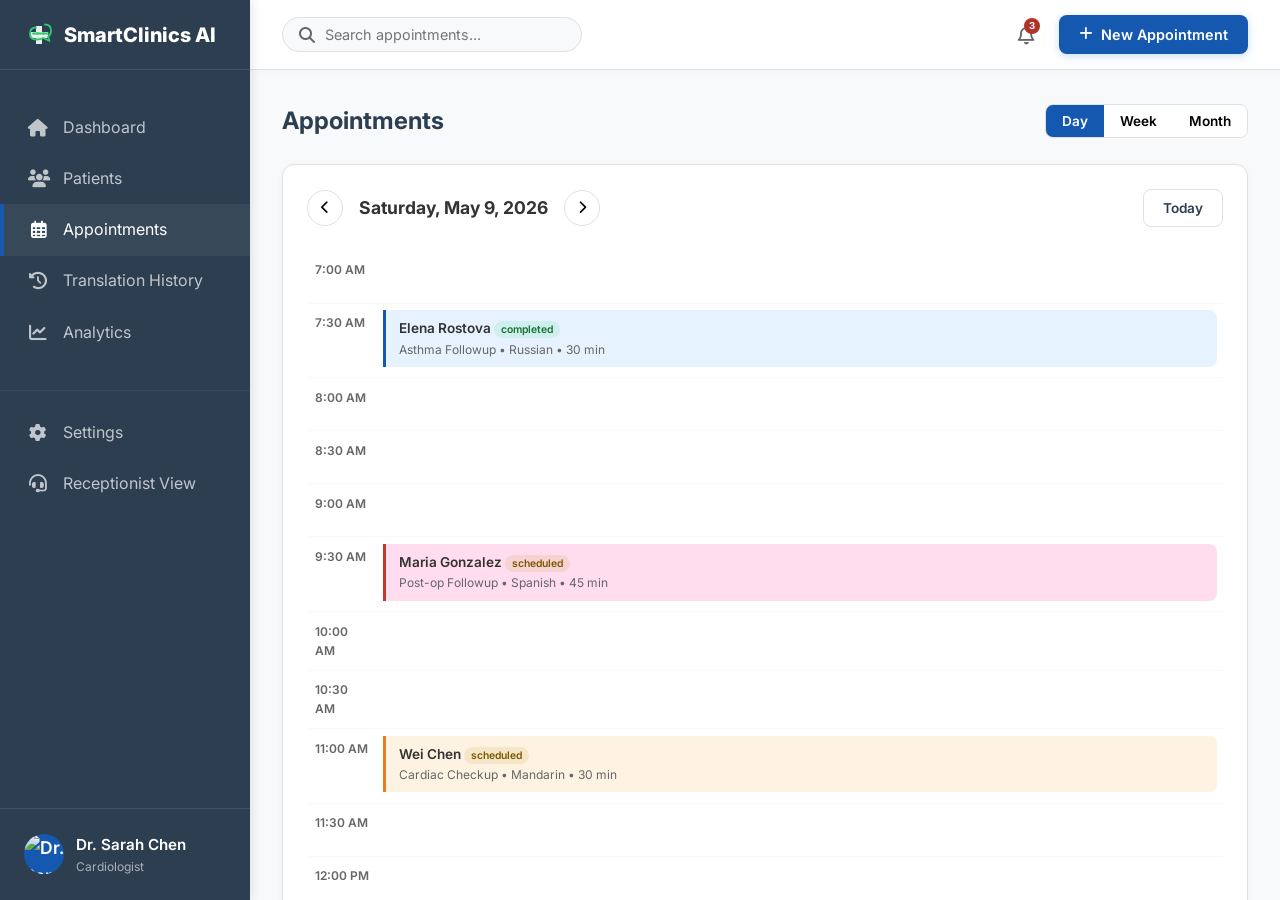
==== app/appointments.html @ 1e483385 "Initial commit" ====
<!DOCTYPE html>
<html lang="en">
<head>
    <meta charset="UTF-8">
    <meta name="viewport" content="width=device-width, initial-scale=1.0">
    <title>Appointments - SmartClinics AI</title>
    <link href="https://fonts.googleapis.com/css2?family=Inter:wght@300;400;500;600;700;800&display=swap" rel="stylesheet">
    <link rel="stylesheet" href="https://cdnjs.cloudflare.com/ajax/libs/font-awesome/6.4.0/css/all.min.css">
    <link rel="stylesheet" href="styles.css">
    <style>
        .calendar-header { display: flex; justify-content: space-between; align-items: center; margin-bottom: 1.5rem; }
        .calendar-nav { display: flex; align-items: center; gap: 1rem; }
        .calendar-nav button { width: 36px; height: 36px; border-radius: 50%; border: 1px solid var(--border); background: white; display: flex; align-items: center; justify-content: center; cursor: pointer; transition: var(--transition); }
        .calendar-nav button:hover { background: var(--primary); color: white; border-color: var(--primary); }
        .calendar-grid { display: grid; grid-template-columns: repeat(7, 1fr); gap: 4px; }
        .cal-day-header { text-align: center; font-size: 0.75rem; font-weight: 700; text-transform: uppercase; color: var(--text-muted); padding: 0.5rem; }
        .cal-day { min-height: 90px; background: white; border: 1px solid var(--border); border-radius: var(--radius-sm); padding: 8px; cursor: pointer; transition: var(--transition); }
        .cal-day:hover { border-color: var(--primary); background: var(--primary-bg); }
        .cal-day.today { border-color: var(--primary); background: var(--primary-bg); }
        .cal-day.other-month { opacity: 0.4; }
        .cal-day.selected { background: var(--primary); color: white; border-color: var(--primary); }
        .cal-day.selected .cal-day-num { color: white; }
        .cal-day-num { font-weight: 700; font-size: 0.9rem; color: var(--secondary); margin-bottom: 4px; }
        .cal-day.today .cal-day-num { color: var(--primary); }
        .cal-appt { font-size: 0.7rem; padding: 2px 5px; border-radius: 3px; margin-bottom: 2px; white-space: nowrap; overflow: hidden; text-overflow: ellipsis; }
        .appt-spanish { background: #fde; color: #c0392b; }
        .appt-mandarin { background: #fef3e2; color: #e67e22; }
        .appt-arabic { background: #e8f8f5; color: #16a085; }
        .appt-hindi { background: #f3e5f5; color: #8e44ad; }
        .appt-russian { background: #ebf5fb; color: #2980b9; }
        .appt-other { background: var(--bg-light); color: var(--text-muted); }
        .time-slots { display: flex; flex-direction: column; gap: 0; }
        .time-slot { display: flex; border-bottom: 1px solid var(--bg-light); }
        .time-label { width: 70px; padding: 0.6rem 0.5rem; font-size: 0.75rem; color: var(--text-muted); font-weight: 600; flex-shrink: 0; }
        .slot-content { flex: 1; padding: 0.4rem; min-height: 52px; }
        .appt-block { background: var(--primary-bg); border-left: 3px solid var(--primary); border-radius: 0 var(--radius-sm) var(--radius-sm) 0; padding: 0.5rem 0.8rem; margin-bottom: 4px; cursor: pointer; transition: var(--transition); }
        .appt-block:hover { background: var(--primary); color: white; }
        .appt-block:hover .appt-block-sub { color: rgba(255,255,255,0.8); }
        .appt-block-name { font-weight: 600; font-size: 0.85rem; }
        .appt-block-sub { font-size: 0.75rem; color: var(--text-muted); }
        .appt-block.arabic { border-color: #16a085; background: #e8f8f5; }
        .appt-block.spanish { border-color: #c0392b; background: #fde; }
        .appt-block.mandarin { border-color: #e67e22; background: #fef3e2; }
        .view-toggle { display: flex; border: 1px solid var(--border); border-radius: var(--radius-sm); overflow: hidden; }
        .view-toggle button { padding: 0.5rem 1rem; border: none; background: white; font-size: 0.85rem; font-weight: 600; cursor: pointer; transition: var(--transition); }
        .view-toggle button.active { background: var(--primary); color: white; }
        .modal-overlay { position: fixed; top:0; left:0; right:0; bottom:0; background: rgba(0,0,0,0.5); backdrop-filter: blur(4px); display: none; align-items: center; justify-content: center; z-index: 1000; opacity: 0; transition: opacity 0.3s; }
        .modal-content { background: white; width: 100%; max-width: 500px; border-radius: var(--radius-md); padding: 2rem; box-shadow: 0 20px 40px rgba(0,0,0,0.2); transform: translateY(20px); transition: transform 0.3s; }
        .modal-content.active { transform: translateY(0); }
        .modal-header { display: flex; justify-content: space-between; align-items: center; margin-bottom: 1.5rem; }
        .modal-header h3 { margin: 0; }
        .close-modal { background: none; border: none; cursor: pointer; font-size: 1.2rem; color: var(--text-muted); }
        .form-group { margin-bottom: 1.2rem; }
        .form-group label { display: block; margin-bottom: 0.4rem; font-weight: 600; font-size: 0.85rem; color: var(--secondary); }
        .form-control { width: 100%; padding: 0.7rem 1rem; border: 1px solid var(--border); border-radius: var(--radius-sm); font-size: 0.95rem; font-family: inherit; }
        .form-control:focus { border-color: var(--primary); outline: none; box-shadow: 0 0 0 3px rgba(74,144,226,0.1); }
        .modal-footer { display: flex; justify-content: flex-end; gap: 1rem; margin-top: 1.5rem; padding-top: 1rem; border-top: 1px solid var(--border); }
        .form-grid { display: grid; grid-template-columns: 1fr 1fr; gap: 1rem; }
    </style>
</head>
<body>
    <div class="app-container">
        <aside class="sidebar">
            <div class="sidebar-header">
                <a href="dashboard.html" class="sidebar-logo">
                    <svg viewBox="0 0 100 100" xmlns="http://www.w3.org/2000/svg"><path d="M40 20 H60 V40 H80 V60 H60 V80 H40 V60 H20 V40 H40 Z" fill="white" opacity="0.9"/><path d="M70 15 Q 90 15 90 35 Q 90 50 80 55 L 85 70 L 65 60 Q 55 65 40 65 Q 20 65 20 45 Q 20 25 40 25 M30 45 H80" fill="none" stroke="#2Ecc71" stroke-width="6" stroke-linecap="round" stroke-linejoin="round"/><circle cx="45" cy="45" r="4" fill="#2Ecc71"/><circle cx="65" cy="45" r="4" fill="#2Ecc71"/></svg>
                    SmartClinics AI
                </a>
            </div>
            <nav class="sidebar-nav">
                <ul>
                    <li><a href="dashboard.html" class="nav-item"><i class="fas fa-home"></i> Dashboard</a></li>
                    <li><a href="patients.html" class="nav-item"><i class="fas fa-users"></i> Patients</a></li>
                    <li><a href="appointments.html" class="nav-item active"><i class="far fa-calendar-alt"></i> Appointments</a></li>
                    <li><a href="history.html" class="nav-item"><i class="fas fa-history"></i> Translation History</a></li>
                    <li><a href="analytics.html" class="nav-item"><i class="fas fa-chart-line"></i> Analytics</a></li>
                </ul>
                <div style="margin-top: 2rem; padding-top: 1rem; border-top: 1px solid rgba(255,255,255,0.05);">
                    <ul>
                        <li><a href="settings.html" class="nav-item"><i class="fas fa-cog"></i> Settings</a></li>
                        <li><a href="receptionist.html" class="nav-item"><i class="fas fa-headset"></i> Receptionist View</a></li>
                    </ul>
                </div>
            </nav>
            <div class="sidebar-footer">
                <div class="user-profile">
                    <img src="https://images.unsplash.com/photo-1594824436998-d8ac09c316af?auto=format&fit=crop&q=80&w=150&h=150" alt="Dr. Sarah Chen" class="avatar">
                    <div class="user-info">
                        <span class="user-name">Dr. Sarah Chen</span>
                        <span class="user-role">Cardiologist</span>
                    </div>
                </div>
            </div>
        </aside>

        <main class="main-wrapper">
            <header class="top-header">
                <div class="search-bar">
                    <i class="fas fa-search"></i>
                    <input type="text" placeholder="Search appointments...">
                </div>
                <div class="header-actions">
                    <button class="icon-btn" title="Notifications">
                        <i class="far fa-bell"></i><span class="badge">3</span>
                    </button>
                    <button class="btn btn-primary" id="newApptBtn">
                        <i class="fas fa-plus"></i> New Appointment
                    </button>
                </div>
            </header>

            <div class="main-content">
                <div class="page-title">
                    <span>Appointments</span>
                    <div class="view-toggle">
                        <button class="active" onclick="switchView('day', this)">Day</button>
                        <button onclick="switchView('week', this)">Week</button>
                        <button onclick="switchView('month', this)">Month</button>
                    </div>
                </div>

                <!-- Day View -->
                <div id="dayView" class="card">
                    <div class="calendar-header">
                        <div class="calendar-nav">
                            <button onclick="changeDay(-1)"><i class="fas fa-chevron-left"></i></button>
                            <h3 style="margin:0;font-size:1.1rem;" id="dayViewTitle">Thursday, May 9, 2026</h3>
                            <button onclick="changeDay(1)"><i class="fas fa-chevron-right"></i></button>
                        </div>
                        <button class="btn btn-outline" style="font-size:0.85rem;" onclick="goToToday()">Today</button>
                    </div>
                    <div class="time-slots" id="daySlotsContainer"></div>
                </div>

                <!-- Week View (hidden by default) -->
                <div id="weekView" class="card" style="display:none;">
                    <div class="calendar-header">
                        <div class="calendar-nav">
                            <button onclick="changeWeek(-1)"><i class="fas fa-chevron-left"></i></button>
                            <h3 style="margin:0;font-size:1.1rem;" id="weekViewTitle">Week of May 5 – 11, 2026</h3>
                            <button onclick="changeWeek(1)"><i class="fas fa-chevron-right"></i></button>
                        </div>
                    </div>
                    <div style="overflow-x:auto;">
                        <div id="weekCalendar" style="display:grid;grid-template-columns:70px repeat(7, 1fr);gap:0;border:1px solid var(--border);border-radius:var(--radius-sm);overflow:hidden;min-width:700px;"></div>
                    </div>
                </div>

                <!-- Month View (hidden by default) -->
                <div id="monthView" class="card" style="display:none;">
                    <div class="calendar-header">
                        <div class="calendar-nav">
                            <button onclick="changeMonth(-1)"><i class="fas fa-chevron-left"></i></button>
                            <h3 style="margin:0;font-size:1.1rem;" id="monthViewTitle">May 2026</h3>
                            <button onclick="changeMonth(1)"><i class="fas fa-chevron-right"></i></button>
                        </div>
                    </div>
                    <div class="calendar-grid" id="monthCalendar"></div>
                </div>

                <!-- Upcoming list -->
                <div class="card" style="margin-top:1.5rem;">
                    <div class="card-header">
                        <h3 class="card-title">Today's Patient Queue</h3>
                        <span style="font-size:0.85rem;color:var(--text-muted);">May 9, 2026</span>
                    </div>
                    <div id="upcomingList"></div>
                </div>
            </div>
        </main>
    </div>

    <!-- New Appointment Modal -->
    <div class="modal-overlay" id="apptModal">
        <div class="modal-content" id="apptModalContent">
            <div class="modal-header">
                <h3><i class="fas fa-calendar-plus" style="color:var(--primary);margin-right:8px;"></i>Schedule Appointment</h3>
                <button class="close-modal" onclick="closeApptModal()"><i class="fas fa-times"></i></button>
            </div>
            <div class="form-group">
                <label>Patient Name *</label>
                <input type="text" class="form-control" id="apptPatient" placeholder="Search or type patient name" list="patientSuggestions">
                <datalist id="patientSuggestions">
                    <option value="Maria Gonzalez">
                    <option value="Wei Chen">
                    <option value="Amir Al-Fayed">
                    <option value="Elena Rostova">
                    <option value="Priya Sharma">
                </datalist>
            </div>
            <div class="form-grid">
                <div class="form-group">
                    <label>Date *</label>
                    <input type="date" class="form-control" id="apptDate">
                </div>
                <div class="form-group">
                    <label>Time *</label>
                    <select class="form-control" id="apptTime">
                        <option>7:00 AM</option><option>7:30 AM</option><option>8:00 AM</option><option>8:30 AM</option>
                        <option>9:00 AM</option><option>9:30 AM</option><option>10:00 AM</option><option>10:30 AM</option>
                        <option>11:00 AM</option><option>11:30 AM</option><option>12:00 PM</option><option>1:00 PM</option>
                        <option>1:30 PM</option><option>2:00 PM</option><option>2:30 PM</option><option>3:00 PM</option>
                        <option>3:30 PM</option><option>4:00 PM</option><option>4:30 PM</option>
                    </select>
                </div>
            </div>
            <div class="form-grid">
                <div class="form-group">
                    <label>Appointment Type</label>
                    <select class="form-control" id="apptType">
                        <option>Follow-up Visit</option>
                        <option>Initial Consult</option>
                        <option>Routine Checkup</option>
                        <option>Urgent Care</option>
                        <option>Telehealth</option>
                        <option>Lab / Bloodwork</option>
                        <option>Prescription Review</option>
                    </select>
                </div>
                <div class="form-group">
                    <label>Patient Language</label>
                    <select class="form-control" id="apptLang">
                        <option>Spanish</option><option>Mandarin</option><option>Arabic</option>
                        <option>Hindi</option><option>Russian</option><option>Tagalog</option><option>Vietnamese</option>
                    </select>
                </div>
            </div>
            <div class="form-group">
                <label>Notes</label>
                <textarea class="form-control" id="apptNotes" rows="2" placeholder="Any special instructions or context..."></textarea>
            </div>
            <div class="modal-footer">
                <button class="btn btn-outline" onclick="closeApptModal()">Cancel</button>
                <button class="btn btn-primary" onclick="saveAppointment()"><i class="fas fa-save"></i> Schedule</button>
            </div>
        </div>
    </div>

    <script>
        const today = new Date(2026, 4, 9); // May 9, 2026
        let currentDay = new Date(today);
        let currentMonth = new Date(today);
        let currentWeek = new Date(today);

        const appointments = [
            { time: '7:30 AM', patient: 'Elena Rostova', lang: 'Russian', type: 'Asthma Followup', duration: 30, status: 'completed' },
            { time: '8:15 AM', patient: 'Amir Al-Fayed', lang: 'Arabic', type: 'Diabetes Mgmt', duration: 30, status: 'completed' },
            { time: '9:30 AM', patient: 'Maria Gonzalez', lang: 'Spanish', type: 'Post-op Followup', duration: 45, status: 'scheduled' },
            { time: '11:00 AM', patient: 'Wei Chen', lang: 'Mandarin', type: 'Cardiac Checkup', duration: 30, status: 'scheduled' },
            { time: '2:00 PM', patient: 'Priya Sharma', lang: 'Hindi', type: 'Prenatal Visit', duration: 45, status: 'scheduled' },
            { time: '3:30 PM', patient: 'Carlos Mendez', lang: 'Spanish', type: 'Cardiology Review', duration: 30, status: 'scheduled' }
        ];

        const hours = ['7:00 AM','7:30 AM','8:00 AM','8:30 AM','9:00 AM','9:30 AM','10:00 AM','10:30 AM','11:00 AM','11:30 AM','12:00 PM','1:00 PM','1:30 PM','2:00 PM','2:30 PM','3:00 PM','3:30 PM','4:00 PM','4:30 PM'];

        function getLangClass(lang) { return lang.toLowerCase().split(' ')[0]; }

        function renderDayView() {
            document.getElementById('dayViewTitle').textContent = currentDay.toLocaleDateString('en-US', { weekday: 'long', month: 'long', day: 'numeric', year: 'numeric' });
            const isToday = currentDay.toDateString() === today.toDateString();
            const container = document.getElementById('daySlotsContainer');
            container.innerHTML = hours.map(h => {
                const appt = isToday ? appointments.find(a => a.time === h) : null;
                return `
                    <div class="time-slot">
                        <div class="time-label">${h}</div>
                        <div class="slot-content">
                            ${appt ? `
                                <div class="appt-block ${getLangClass(appt.lang)}" onclick="launchSession('${appt.patient}','${appt.lang}')">
                                    <div class="appt-block-name">${appt.patient} <span class="status-badge status-${appt.status}" style="font-size:0.65rem;padding:2px 7px;">${appt.status}</span></div>
                                    <div class="appt-block-sub">${appt.type} • ${appt.lang} • ${appt.duration} min</div>
                                </div>
                            ` : ''}
                        </div>
                    </div>
                `;
            }).join('');
        }

        function renderUpcoming() {
            const list = document.getElementById('upcomingList');
            list.innerHTML = appointments.map(a => `
                <div style="display:flex;align-items:center;justify-content:space-between;padding:1rem;border-bottom:1px solid var(--bg-light);">
                    <div style="display:flex;align-items:center;gap:1rem;">
                        <div style="width:50px;text-align:center;font-weight:700;font-size:0.85rem;color:var(--primary);">${a.time.replace(' AM','').replace(' PM', a.time.includes('PM') ? '<span style="font-size:0.7rem"> PM</span>' : '<span style="font-size:0.7rem"> AM</span>')}</div>
                        <div>
                            <div style="font-weight:600">${a.patient}</div>
                            <div style="font-size:0.8rem;color:var(--text-muted)">${a.type} • ${a.duration} min</div>
                        </div>
                    </div>
                    <div style="display:flex;align-items:center;gap:0.8rem;">
                        <span style="font-size:0.75rem;font-weight:600;padding:3px 10px;border-radius:12px;background:${langBg(a.lang)};color:${langColor(a.lang)}">${a.lang}</span>
                        ${a.status === 'scheduled' ? `<button class="btn btn-primary" style="padding:0.3rem 0.8rem;font-size:0.8rem;" onclick="launchSession('${a.patient}','${a.lang}')"><i class="fas fa-phone-volume"></i> Start</button>` : `<span class="status-badge status-completed">Completed</span>`}
                    </div>
                </div>
            `).join('');
        }

        const langBg = l => ({ Spanish: '#fde', Mandarin: '#fef3e2', Arabic: '#e8f8f5', Hindi: '#f3e5f5', Russian: '#ebf5fb' }[l] || '#f0f0f0');
        const langColor = l => ({ Spanish: '#c0392b', Mandarin: '#e67e22', Arabic: '#16a085', Hindi: '#8e44ad', Russian: '#2980b9' }[l] || '#666');

        function launchSession(patient, lang) {
            window.location.href = `translator.html?lang=${encodeURIComponent(lang)}&patient=${encodeURIComponent(patient)}`;
        }

        function renderMonthView() {
            document.getElementById('monthViewTitle').textContent = currentMonth.toLocaleDateString('en-US', { month: 'long', year: 'numeric' });
            const grid = document.getElementById('monthCalendar');
            const days = ['Sun','Mon','Tue','Wed','Thu','Fri','Sat'];
            const first = new Date(currentMonth.getFullYear(), currentMonth.getMonth(), 1);
            const last = new Date(currentMonth.getFullYear(), currentMonth.getMonth() + 1, 0);
            let html = days.map(d => `<div class="cal-day-header">${d}</div>`).join('');
            for (let i = 0; i < first.getDay(); i++) html += `<div class="cal-day other-month"></div>`;
            for (let d = 1; d <= last.getDate(); d++) {
                const isToday = (d === today.getDate() && currentMonth.getMonth() === today.getMonth() && currentMonth.getFullYear() === today.getFullYear());
                const appts = (isToday ? appointments.filter(a => a.status === 'scheduled') : []);
                html += `<div class="cal-day ${isToday ? 'today' : ''}">
                    <div class="cal-day-num">${d}</div>
                    ${appts.slice(0,2).map(a => `<div class="cal-appt appt-${getLangClass(a.lang)}">${a.time} ${a.patient.split(' ')[0]}</div>`).join('')}
                    ${appts.length > 2 ? `<div style="font-size:0.65rem;color:var(--text-muted)">+${appts.length - 2} more</div>` : ''}
                </div>`;
            }
            grid.innerHTML = html;
        }

        function switchView(view, btn) {
            document.querySelectorAll('.view-toggle button').forEach(b => b.classList.remove('active'));
            btn.classList.add('active');
            ['dayView','weekView','monthView'].forEach(v => document.getElementById(v).style.display = 'none');
            document.getElementById(view + 'View').style.display = 'block';
            if (view === 'month') renderMonthView();
        }

        function changeDay(n) { currentDay.setDate(currentDay.getDate() + n); renderDayView(); }
        function changeMonth(n) { currentMonth.setMonth(currentMonth.getMonth() + n); renderMonthView(); }
        function changeWeek(n) { currentWeek.setDate(currentWeek.getDate() + n * 7); }
        function goToToday() { currentDay = new Date(today); renderDayView(); }

        // Modal
        document.getElementById('newApptBtn').addEventListener('click', () => {
            const d = today.toISOString().split('T')[0];
            document.getElementById('apptDate').value = d;
            openApptModal();
        });

        function openApptModal() {
            const modal = document.getElementById('apptModal');
            const content = document.getElementById('apptModalContent');
            modal.style.display = 'flex';
            setTimeout(() => { modal.style.opacity = '1'; content.classList.add('active'); }, 10);
        }

        function closeApptModal() {
            const modal = document.getElementById('apptModal');
            modal.style.opacity = '0';
            document.getElementById('apptModalContent').classList.remove('active');
            setTimeout(() => modal.style.display = 'none', 300);
        }

        function saveAppointment() {
            const patient = document.getElementById('apptPatient').value;
            const time = document.getElementById('apptTime').value;
            const lang = document.getElementById('apptLang').value;
            const type = document.getElementById('apptType').value;
            if (!patient) { alert('Please enter a patient name.'); return; }
            appointments.push({ time, patient, lang, type, duration: 30, status: 'scheduled' });
            closeApptModal();
            renderDayView();
            renderUpcoming();
            alert(`✅ Appointment for ${patient} scheduled at ${time}`);
        }

        document.getElementById('apptModal').addEventListener('click', e => { if (e.target === document.getElementById('apptModal')) closeApptModal(); });

        // Init
        renderDayView();
        renderUpcoming();
    </script>
</body>
</html>
---- app/styles.css ----
/* SmartClinics AI App - Global Styles */

:root {
    /* Accessible colors (4.5:1+ on white) */
    --primary: #1558B0;
    --accent:  #1A7035;
    --danger:  #B03228;
    /* Decorative-only variants */
    --primary-decorative: #4A90E2;
    --accent-decorative:  #2Ecc71;
    --danger-decorative:  #E74C3C;
    --primary-light: #B8D9F5;
    --primary-bg: #E6F3FF;
    --secondary: #2C3E50;
    --text-main: #333333;
    --text-muted: #666666;
    --bg-light: #F8F9FA;
    --bg-white: #FFFFFF;
    --border: #E0E0E0;
    --warning: #B8860B;
    
    /* Layout */
    --sidebar-width: 250px;
    --header-height: 70px;
    
    /* Typography */
    --font-family: 'Inter', -apple-system, BlinkMacSystemFont, "Segoe UI", Roboto, Helvetica, Arial, sans-serif;
    
    /* Spacing & Sizes */
    --radius-sm: 8px;
    --radius-md: 12px;
    --radius-lg: 20px;
    --radius-pill: 50px;
    --transition: all 0.3s cubic-bezier(0.25, 0.8, 0.25, 1);
}

* {
    margin: 0;
    padding: 0;
    box-sizing: border-box;
}

body {
    font-family: var(--font-family);
    color: var(--text-main);
    background-color: var(--bg-light);
    line-height: 1.6;
    -webkit-font-smoothing: antialiased;
    overflow-x: hidden;
}

a {
    text-decoration: none;
    color: var(--primary);
    transition: var(--transition);
}

ul {
    list-style: none;
}

button {
    cursor: pointer;
    font-family: inherit;
    border: none;
    background: none;
}

input, select, textarea {
    font-family: inherit;
    /* Do not suppress outline globally – focus styles must remain visible */
}

/* Respect user motion preferences */
@media (prefers-reduced-motion: reduce) {
    *, *::before, *::after {
        animation-duration: 0.01ms !important;
        animation-iteration-count: 1 !important;
        transition-duration: 0.01ms !important;
    }
}

*:focus-visible {
    outline: 3px solid var(--primary);
    outline-offset: 2px;
}

/* App Layout - Dashboard */
.app-container {
    display: flex;
    height: 100vh;
    overflow: hidden;
}

.sidebar {
    width: var(--sidebar-width);
    background-color: var(--secondary);
    color: white;
    display: flex;
    flex-direction: column;
    height: 100%;
    z-index: 100;
    box-shadow: 2px 0 10px rgba(0,0,0,0.1);
}

.sidebar-header {
    height: var(--header-height);
    display: flex;
    align-items: center;
    padding: 0 1.5rem;
    border-bottom: 1px solid rgba(255,255,255,0.1);
}

.sidebar-logo {
    display: flex;
    align-items: center;
    gap: 10px;
    color: white;
    font-weight: 800;
    font-size: 1.25rem;
}

.sidebar-logo svg {
    width: 30px;
    height: 30px;
}

.sidebar-nav {
    flex: 1;
    padding: 2rem 0;
    overflow-y: auto;
}

.nav-item {
    padding: 0.8rem 1.5rem;
    display: flex;
    align-items: center;
    gap: 15px;
    color: rgba(255,255,255,0.7);
    transition: var(--transition);
    border-left: 4px solid transparent;
}

.nav-item:hover, .nav-item.active {
    background-color: rgba(255,255,255,0.05);
    color: white;
}

.nav-item.active {
    border-left-color: var(--primary);
}

.nav-item i {
    width: 20px;
    text-align: center;
    font-size: 1.1rem;
}

.sidebar-footer {
    padding: 1.5rem;
    border-top: 1px solid rgba(255,255,255,0.1);
}

.user-profile {
    display: flex;
    align-items: center;
    gap: 12px;
}

.avatar {
    width: 40px;
    height: 40px;
    border-radius: 50%;
    background-color: var(--primary);
    color: white;
    display: flex;
    align-items: center;
    justify-content: center;
    font-weight: 600;
    font-size: 1.1rem;
    object-fit: cover;
}

.user-info {
    display: flex;
    flex-direction: column;
}

.user-name {
    font-weight: 600;
    font-size: 0.95rem;
    color: white;
}

.user-role {
    font-size: 0.75rem;
    color: rgba(255,255,255,0.6);
}

/* Main Content Area */
.main-wrapper {
    flex: 1;
    display: flex;
    flex-direction: column;
    height: 100vh;
    overflow: hidden;
    position: relative;
    background-color: var(--bg-light);
}

.top-header {
    height: var(--header-height);
    background-color: white;
    border-bottom: 1px solid var(--border);
    display: flex;
    align-items: center;
    justify-content: space-between;
    padding: 0 2rem;
    box-shadow: 0 2px 10px rgba(0,0,0,0.02);
    z-index: 10;
}

.search-bar {
    display: flex;
    align-items: center;
    background-color: var(--bg-light);
    border-radius: var(--radius-pill);
    padding: 0.5rem 1rem;
    width: 300px;
    border: 1px solid var(--border);
}

.search-bar i {
    color: var(--text-muted);
    margin-right: 10px;
}

.search-bar input {
    border: none;
    background: transparent;
    width: 100%;
    font-size: 0.9rem;
}

.header-actions {
    display: flex;
    align-items: center;
    gap: 1.5rem;
}

.icon-btn {
    position: relative;
    color: var(--text-muted);
    font-size: 1.2rem;
    transition: var(--transition);
}

.icon-btn:hover {
    color: var(--primary);
}

.badge {
    position: absolute;
    top: -5px;
    right: -5px;
    background-color: var(--danger);
    color: white;
    font-size: 0.6rem;
    font-weight: bold;
    width: 16px;
    height: 16px;
    display: flex;
    align-items: center;
    justify-content: center;
    border-radius: 50%;
}

.main-content {
    flex: 1;
    overflow-y: auto;
    padding: 2rem;
}

.page-title {
    font-size: 1.5rem;
    color: var(--secondary);
    margin-bottom: 1.5rem;
    font-weight: 700;
    display: flex;
    justify-content: space-between;
    align-items: center;
}

/* Buttons */
.btn {
    display: inline-flex;
    align-items: center;
    justify-content: center;
    padding: 0.6rem 1.2rem;
    border-radius: var(--radius-sm);
    font-weight: 600;
    font-size: 0.9rem;
    cursor: pointer;
    transition: var(--transition);
    border: 1px solid transparent;
    gap: 8px;
}

.btn-primary {
    background-color: var(--primary);
    color: white;
    box-shadow: 0 2px 8px rgba(74, 144, 226, 0.3);
}

.btn-primary:hover {
    background-color: #3A78C4;
    transform: translateY(-1px);
    box-shadow: 0 4px 12px rgba(74, 144, 226, 0.4);
}

.btn-danger {
    background-color: var(--danger);
    color: white;
}

.btn-danger:hover {
    background-color: #C0392B;
}

.btn-outline {
    background-color: transparent;
    color: var(--secondary);
    border-color: var(--border);
}

.btn-outline:hover {
    background-color: var(--bg-light);
    border-color: var(--text-muted);
}

/* Cards */
.card {
    background-color: white;
    border-radius: var(--radius-md);
    box-shadow: 0 2px 10px rgba(0,0,0,0.03);
    border: 1px solid var(--border);
    padding: 1.5rem;
    margin-bottom: 1.5rem;
}

.card-header {
    display: flex;
    justify-content: space-between;
    align-items: center;
    margin-bottom: 1rem;
    padding-bottom: 1rem;
    border-bottom: 1px solid var(--bg-light);
}

.card-title {
    font-size: 1.1rem;
    font-weight: 600;
    color: var(--secondary);
}

/* Dashboard Grid */
.stats-grid {
    display: grid;
    grid-template-columns: repeat(auto-fit, minmax(200px, 1fr));
    gap: 1.5rem;
    margin-bottom: 2rem;
}

.stat-card {
    background-color: white;
    border-radius: var(--radius-md);
    padding: 1.5rem;
    box-shadow: 0 2px 10px rgba(0,0,0,0.03);
    border: 1px solid var(--border);
    display: flex;
    align-items: center;
    gap: 1.2rem;
}

.stat-icon {
    width: 50px;
    height: 50px;
    border-radius: var(--radius-sm);
    display: flex;
    align-items: center;
    justify-content: center;
    font-size: 1.5rem;
}

.stat-info {
    display: flex;
    flex-direction: column;
}

.stat-value {
    font-size: 1.5rem;
    font-weight: 700;
    color: var(--secondary);
    line-height: 1.2;
}

.stat-label {
    font-size: 0.85rem;
    color: var(--text-muted);
    font-weight: 500;
}

/* Tables */
.table-responsive {
    overflow-x: auto;
}

table {
    width: 100%;
    border-collapse: collapse;
}

th, td {
    padding: 1rem;
    text-align: left;
    border-bottom: 1px solid var(--border);
}

th {
    font-size: 0.85rem;
    text-transform: uppercase;
    color: var(--text-muted);
    font-weight: 600;
    letter-spacing: 0.5px;
    background-color: var(--bg-light);
}

td {
    font-size: 0.95rem;
    color: var(--text-main);
}

tr:hover td {
    background-color: var(--bg-light);
}

.status-badge {
    padding: 4px 10px;
    border-radius: 20px;
    font-size: 0.75rem;
    font-weight: 600;
}

.status-completed {
    background-color: rgba(46, 204, 113, 0.12);
    color: var(--accent); /* #1A7035 – 5.7:1 on light green bg */
}

.status-active {
    background-color: rgba(74, 144, 226, 0.12);
    color: var(--primary); /* #1558B0 – 6.4:1 on light blue bg */
}

.status-scheduled {
    background-color: rgba(184, 134, 11, 0.12);
    color: #7A5800; /* darkened from #D4AC0D – 5.4:1 on bg */
}

/* Utilities */
.text-danger { color: var(--danger); }
.text-success { color: var(--accent); }
.text-primary { color: var(--primary); }
.text-muted { color: var(--text-muted); }

/* Quick Action Panel */
.quick-action-panel {
    background: linear-gradient(135deg, var(--secondary) 0%, #1a252f 100%);
    border-radius: var(--radius-md);
    padding: 2rem;
    color: white;
    display: flex;
    justify-content: space-between;
    align-items: center;
    margin-bottom: 2rem;
    box-shadow: 0 10px 20px rgba(44, 62, 80, 0.2);
}

/* Modal styles used for new session config */
.modal-overlay {
    position: fixed;
    top: 0; left: 0; right: 0; bottom: 0;
    background: rgba(0,0,0,0.5);
    backdrop-filter: blur(4px);
    display: none;
    align-items: center;
    justify-content: center;
    z-index: 1000;
    opacity: 0;
    transition: opacity 0.3s;
}

.modal-content {
    background: white;
    width: 100%;
    max-width: 500px;
    border-radius: var(--radius-md);
    padding: 2rem;
    box-shadow: 0 20px 40px rgba(0,0,0,0.2);
    transform: translateY(20px);
    transition: transform 0.3s;
}

.modal-content.active {
    transform: translateY(0);
}

.modal-header {
    display: flex;
    justify-content: space-between;
    align-items: center;
    margin-bottom: 1.5rem;
}

.modal-header h3 {
    margin: 0;
    font-size: 1.2rem;
    color: var(--secondary);
}

.close-modal {
    background: none;
    border: none;
    font-size: 1.2rem;
    color: var(--text-muted);
    cursor: pointer;
}

.form-group {
    margin-bottom: 1.5rem;
}

.form-group label {
    display: block;
    margin-bottom: 0.5rem;
    font-weight: 600;
    font-size: 0.9rem;
    color: var(--secondary);
}

.form-control {
    width: 100%;
    padding: 0.8rem 1rem;
    border: 1px solid var(--border);
    border-radius: var(--radius-sm);
    font-size: 1rem;
    transition: var(--transition);
}

.form-control:focus {
    border-color: var(--primary);
    box-shadow: 0 0 0 3px rgba(74,144,226,0.1);
}

.modal-footer {
    display: flex;
    justify-content: flex-end;
    gap: 1rem;
    margin-top: 2rem;
}

/* ━━━━━━━━━━━━━━━━━━━━━━━━━━━━━━━━━━━━━━━━━━━━━━━━━━
   RESPONSIVE / MOBILE STYLES
━━━━━━━━━━━━━━━━━━━━━━━━━━━━━━━━━━━━━━━━━━━━━━━━━━ */

/* Hamburger button – hidden on desktop, shown on mobile */
.sidebar-toggle {
    display: none;
    align-items: center;
    justify-content: center;
    width: 38px;
    height: 38px;
    border-radius: var(--radius-sm);
    color: var(--secondary);
    font-size: 1.25rem;
    flex-shrink: 0;
    transition: var(--transition);
}
.sidebar-toggle:hover { background-color: var(--bg-light); }

/* Semi-transparent backdrop behind open sidebar */
.sidebar-backdrop {
    display: none;
    position: fixed;
    inset: 0;
    background: rgba(0, 0, 0, 0.45);
    z-index: 150;
    backdrop-filter: blur(2px);
    -webkit-backdrop-filter: blur(2px);
}
.sidebar-backdrop.active { display: block; }

/* ── Tablet (≤ 1024 px) ─────────────────────────── */
@media (max-width: 1024px) {
    .analytics-grid { grid-template-columns: repeat(2, 1fr) !important; }
    .charts-grid    { grid-template-columns: 1fr !important; }
    .charts-row-3   { grid-template-columns: 1fr 1fr !important; }
    .roi-grid       { grid-template-columns: repeat(2, 1fr) !important; }
}

/* ── Mobile (≤ 768 px) ──────────────────────────── */
@media (max-width: 768px) {
    /* Show hamburger */
    .sidebar-toggle { display: flex; }

    /* Sidebar becomes a fixed off-canvas overlay */
    .sidebar {
        position: fixed;
        top: 0; left: 0; bottom: 0;
        transform: translateX(-100%);
        transition: transform 0.3s cubic-bezier(0.25, 0.8, 0.25, 1);
        z-index: 200;
    }
    .sidebar.open {
        transform: translateX(0);
        box-shadow: 6px 0 24px rgba(0, 0, 0, 0.3);
    }

    /* Main wrapper takes full width */
    .main-wrapper { width: 100%; }

    /* Header */
    .top-header { padding: 0 0.8rem; gap: 0.5rem; }
    .search-bar  { flex: 1; width: auto; min-width: 0; max-width: none; }
    .header-actions { gap: 0.6rem; }
    .ehr-sync-label { display: none; }

    /* Content */
    .main-content { padding: 1rem; }

    .page-title {
        font-size: 1.1rem;
        flex-direction: column;
        align-items: flex-start;
        gap: 0.75rem;
        margin-bottom: 1rem;
    }
    .page-title .btn { width: 100%; justify-content: center; }

    /* Stats – 2 columns */
    .stats-grid {
        grid-template-columns: repeat(2, 1fr);
        gap: 0.8rem;
        margin-bottom: 1rem;
    }
    .stat-card  { padding: 0.9rem; gap: 0.8rem; }
    .stat-value { font-size: 1.2rem; }
    .stat-label { font-size: 0.78rem; }

    /* Quick-action banner */
    .quick-action-panel {
        flex-direction: column;
        align-items: flex-start;
        gap: 1rem;
        padding: 1.2rem;
        margin-bottom: 1rem;
    }
    .quick-action-panel .btn { width: 100%; justify-content: center; }

    /* Cards */
    .card { padding: 1rem; }

    /* Modal */
    .modal-content {
        margin: 0.8rem;
        max-width: calc(100vw - 1.6rem);
        padding: 1.2rem;
        max-height: calc(100dvh - 1.6rem);
        overflow-y: auto;
    }
    .modal-footer {
        flex-direction: column-reverse;
        gap: 0.5rem;
    }
    .modal-footer .btn { width: 100%; justify-content: center; }

    /* Analytics KPI grid */
    .analytics-grid { grid-template-columns: repeat(2, 1fr) !important; gap: 0.8rem !important; }
    .charts-grid    { grid-template-columns: 1fr !important; }
    .charts-row-3   { grid-template-columns: 1fr !important; }
    .roi-grid       { grid-template-columns: repeat(2, 1fr) !important; }

    /* Settings */
    .settings-layout { grid-template-columns: 1fr !important; }
    .settings-nav {
        display: flex !important;
        overflow-x: auto !important;
        padding: 0 !important;
        height: auto !important;
        -webkit-overflow-scrolling: touch;
        scrollbar-width: none;
        border-radius: var(--radius-md) var(--radius-md) 0 0;
    }
    .settings-nav::-webkit-scrollbar { display: none; }
    .settings-nav-item {
        white-space: nowrap;
        border-radius: 0 !important;
        padding: 0.75rem 1rem !important;
        font-size: 0.8rem;
        flex-shrink: 0;
        border-bottom: 3px solid transparent;
    }
    .settings-nav-item.active {
        border-bottom-color: var(--primary) !important;
        background: var(--primary-bg) !important;
    }
    .form-grid { grid-template-columns: 1fr !important; }

    /* Tables */
    .table-responsive { -webkit-overflow-scrolling: touch; }
}

/* ── Small mobile (≤ 480 px) ────────────────────── */
@media (max-width: 480px) {
    .stats-grid     { grid-template-columns: 1fr; }
    .analytics-grid { grid-template-columns: 1fr !important; }
    .roi-grid       { grid-template-columns: 1fr !important; }
    .search-bar     { display: none; }
    .header-actions { gap: 0.4rem; }
    .stat-card      { padding: 0.75rem; }
}
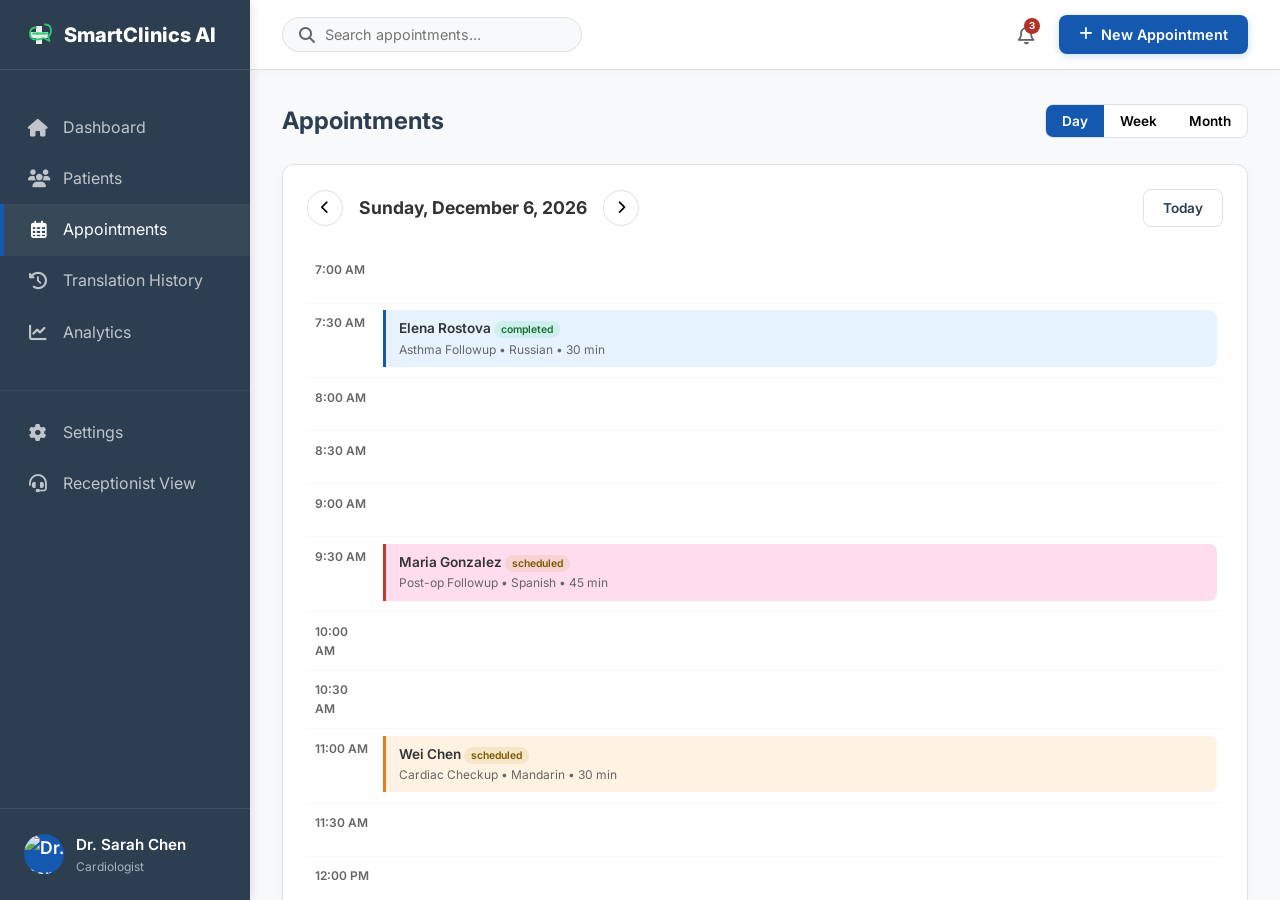
==== commit c8a5eb85: "Add local multitenant backend and documentation" ====
--- a/app/appointments.html
+++ b/app/appointments.html
@@ -124,7 +124,7 @@
                     <div class="calendar-header">
                         <div class="calendar-nav">
                             <button onclick="changeDay(-1)"><i class="fas fa-chevron-left"></i></button>
-                            <h3 style="margin:0;font-size:1.1rem;" id="dayViewTitle">Thursday, May 9, 2026</h3>
+                            <h3 style="margin:0;font-size:1.1rem;" id="dayViewTitle">Today</h3>
                             <button onclick="changeDay(1)"><i class="fas fa-chevron-right"></i></button>
                         </div>
                         <button class="btn btn-outline" style="font-size:0.85rem;" onclick="goToToday()">Today</button>
@@ -162,7 +162,7 @@
                 <div class="card" style="margin-top:1.5rem;">
                     <div class="card-header">
                         <h3 class="card-title">Today's Patient Queue</h3>
-                        <span style="font-size:0.85rem;color:var(--text-muted);">May 9, 2026</span>
+                        <span style="font-size:0.85rem;color:var(--text-muted);" id="queueDateLabel">Today</span>
                     </div>
                     <div id="upcomingList"></div>
                 </div>
@@ -236,13 +236,14 @@
         </div>
     </div>
 
+    <script src="app.js"></script>
     <script>
-        const today = new Date(2026, 4, 9); // May 9, 2026
+        const today = new Date();
         let currentDay = new Date(today);
         let currentMonth = new Date(today);
         let currentWeek = new Date(today);
 
-        const appointments = [
+        let appointments = [
             { time: '7:30 AM', patient: 'Elena Rostova', lang: 'Russian', type: 'Asthma Followup', duration: 30, status: 'completed' },
             { time: '8:15 AM', patient: 'Amir Al-Fayed', lang: 'Arabic', type: 'Diabetes Mgmt', duration: 30, status: 'completed' },
             { time: '9:30 AM', patient: 'Maria Gonzalez', lang: 'Spanish', type: 'Post-op Followup', duration: 45, status: 'scheduled' },
@@ -279,6 +280,7 @@
 
         function renderUpcoming() {
             const list = document.getElementById('upcomingList');
+            document.getElementById('queueDateLabel').textContent = today.toLocaleDateString('en-US', { month: 'long', day: 'numeric', year: 'numeric' });
             list.innerHTML = appointments.map(a => `
                 <div style="display:flex;align-items:center;justify-content:space-between;padding:1rem;border-bottom:1px solid var(--bg-light);">
                     <div style="display:flex;align-items:center;gap:1rem;">
@@ -357,13 +359,44 @@
             setTimeout(() => modal.style.display = 'none', 300);
         }
 
-        function saveAppointment() {
+        async function loadAppointmentsFromBackend() {
+            if (!window.SmartClinicsAPI) return;
+            try {
+                const result = await SmartClinicsAPI.appointments(today.toISOString().split('T')[0]);
+                appointments = result.appointments;
+                renderDayView();
+                renderUpcoming();
+            } catch (error) {
+                if (error.status !== 401) console.warn('Appointment API unavailable, using demo data.', error);
+            }
+        }
+
+        async function saveAppointment() {
             const patient = document.getElementById('apptPatient').value;
             const time = document.getElementById('apptTime').value;
             const lang = document.getElementById('apptLang').value;
             const type = document.getElementById('apptType').value;
             if (!patient) { alert('Please enter a patient name.'); return; }
-            appointments.push({ time, patient, lang, type, duration: 30, status: 'scheduled' });
+            const payload = {
+                patient,
+                time,
+                lang,
+                type,
+                date: document.getElementById('apptDate').value || today.toISOString().split('T')[0],
+                duration: 30,
+                notes: document.getElementById('apptNotes').value
+            };
+            try {
+                if (window.SmartClinicsAPI) {
+                    const result = await SmartClinicsAPI.createAppointment(payload);
+                    appointments = result.appointments;
+                } else {
+                    appointments.push({ time, patient, lang, type, duration: 30, status: 'scheduled' });
+                }
+            } catch (error) {
+                alert(error.message || 'Unable to schedule appointment.');
+                return;
+            }
             closeApptModal();
             renderDayView();
             renderUpcoming();
@@ -375,6 +408,7 @@
         // Init
         renderDayView();
         renderUpcoming();
+        loadAppointmentsFromBackend();
     </script>
 </body>
 </html>
--- a/app/styles.css
+++ b/app/styles.css
@@ -49,6 +49,107 @@
     overflow-x: hidden;
 }
 
+.login-page {
+    min-height: 100vh;
+    background:
+        linear-gradient(135deg, rgba(21, 88, 176, 0.92), rgba(26, 112, 53, 0.9)),
+        url("https://images.unsplash.com/photo-1576091160399-112ba8d25d1d?auto=format&fit=crop&q=80&w=1600") center/cover;
+}
+
+.login-shell {
+    min-height: 100vh;
+    display: grid;
+    place-items: center;
+    padding: 1.5rem;
+}
+
+.login-panel {
+    width: min(100%, 420px);
+    background: white;
+    border: 1px solid var(--border);
+    border-radius: var(--radius-md);
+    padding: 2rem;
+    box-shadow: 0 24px 60px rgba(0, 0, 0, 0.22);
+}
+
+.login-logo {
+    display: inline-flex;
+    align-items: center;
+    gap: 10px;
+    color: var(--secondary);
+    font-weight: 800;
+    font-size: 1.25rem;
+    margin-bottom: 1.5rem;
+}
+
+.login-logo svg {
+    width: 34px;
+    height: 34px;
+    color: var(--primary);
+}
+
+.login-panel h1 {
+    color: var(--secondary);
+    font-size: 1.8rem;
+    line-height: 1.2;
+    margin-bottom: 0.5rem;
+}
+
+.login-panel p {
+    color: var(--text-muted);
+    margin-bottom: 1.5rem;
+}
+
+.login-form .form-group {
+    margin-bottom: 1rem;
+}
+
+.login-submit {
+    width: 100%;
+    min-height: 44px;
+}
+
+.login-error {
+    display: none;
+    color: var(--danger);
+    background: rgba(176, 50, 40, 0.08);
+    border: 1px solid rgba(176, 50, 40, 0.2);
+    border-radius: var(--radius-sm);
+    padding: 0.75rem 0.9rem;
+    margin-bottom: 1rem;
+    font-size: 0.9rem;
+}
+
+.tenant-pill {
+    display: inline-flex;
+    align-items: center;
+    gap: 6px;
+    padding: 0.35rem 0.65rem;
+    border: 1px solid var(--border);
+    border-radius: var(--radius-pill);
+    background: white;
+    color: var(--secondary);
+    font-size: 0.78rem;
+    font-weight: 700;
+    white-space: nowrap;
+}
+
+.logout-btn {
+    width: 34px;
+    height: 34px;
+    border-radius: var(--radius-sm);
+    color: rgba(255,255,255,0.75);
+    display: inline-flex;
+    align-items: center;
+    justify-content: center;
+    margin-left: auto;
+}
+
+.logout-btn:hover {
+    background: rgba(255,255,255,0.08);
+    color: white;
+}
+
 a {
     text-decoration: none;
     color: var(--primary);
